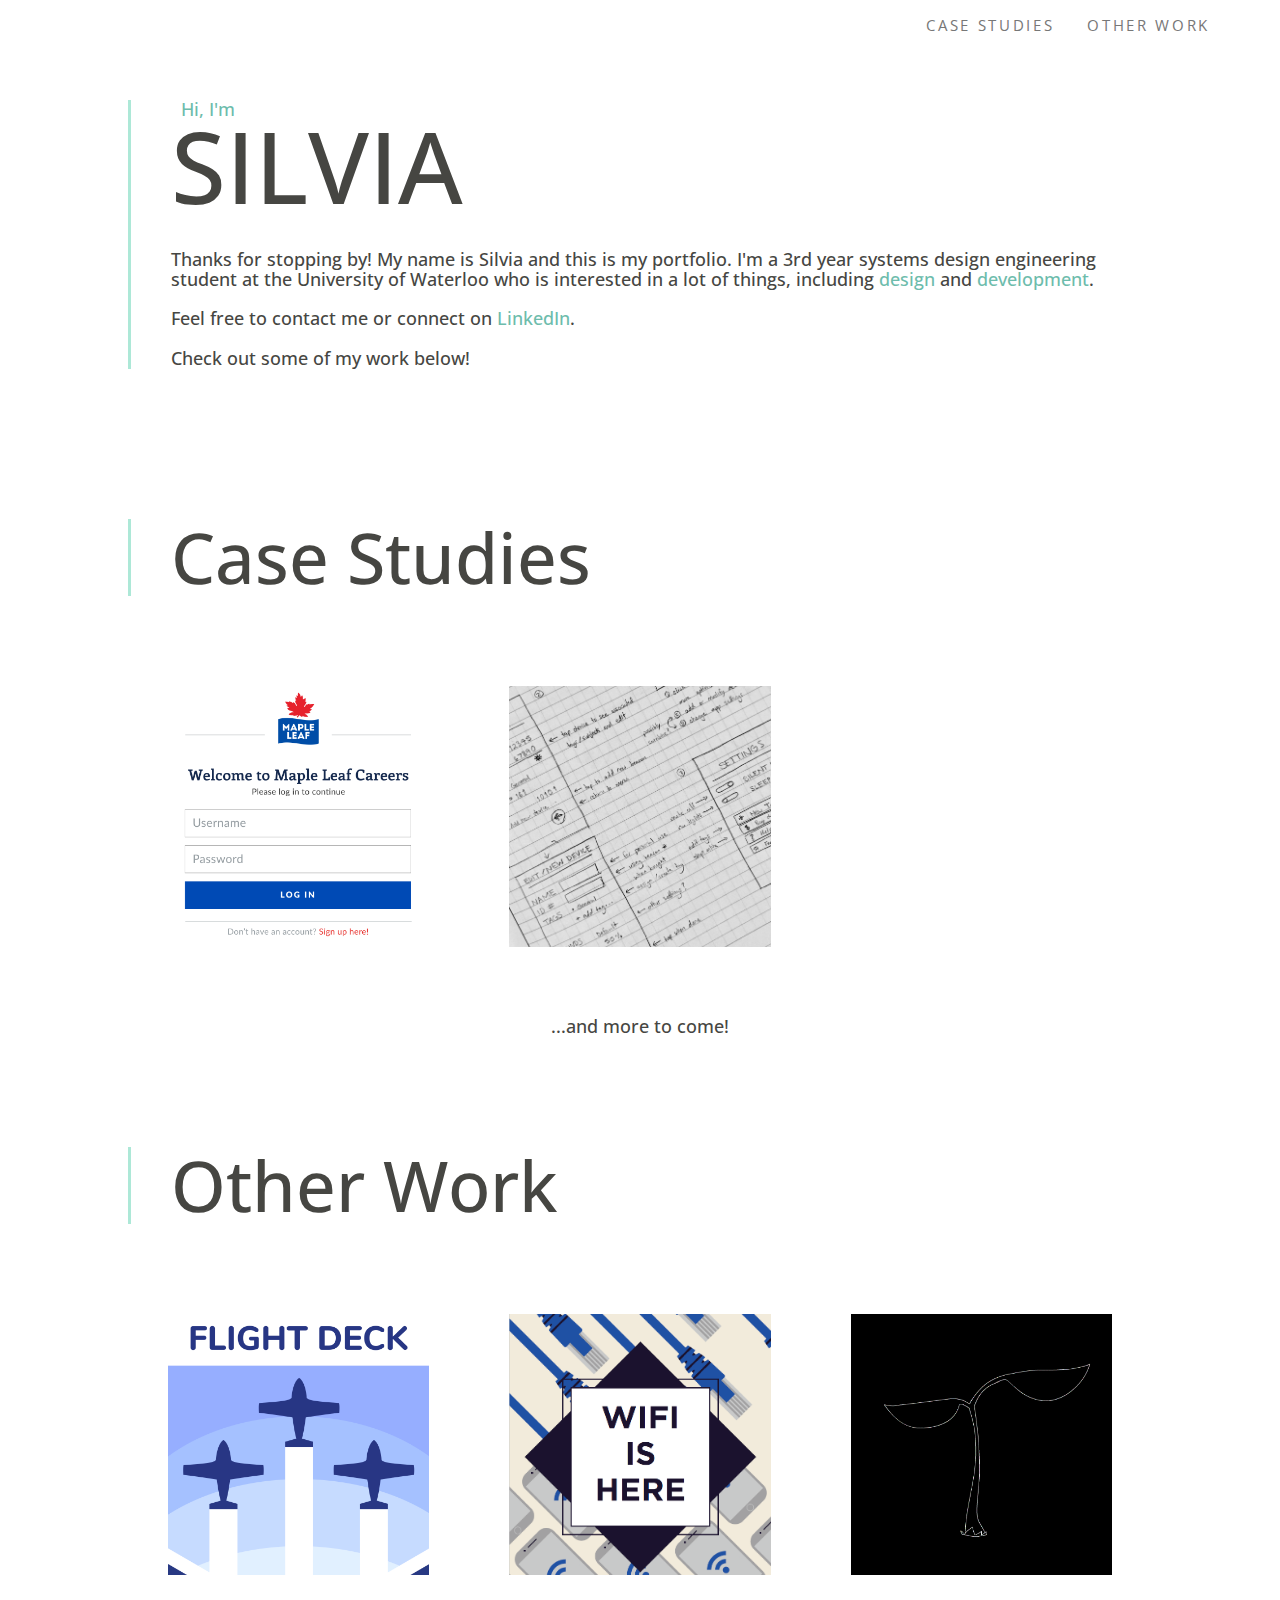
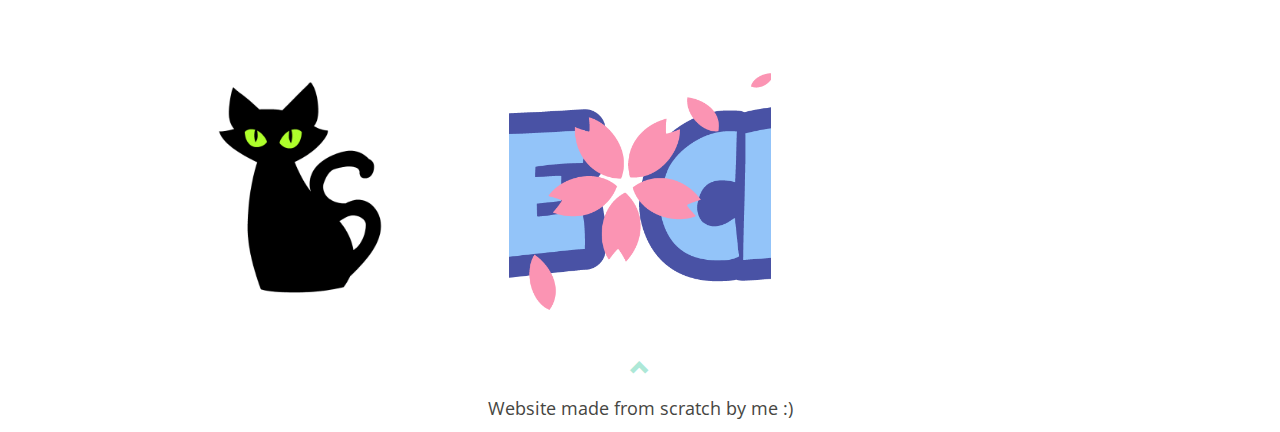
==== index.html @ a788314b "reorganized files and updated references" ====
<!DOCTYPE html>
<html lang="en">
<head>
	<title>Silvia George</title>
	<meta charset="utf-8">
	<meta name="viewport" content="width=device-width, initial-scale=1">
	<link rel="stylesheet" href="https://maxcdn.bootstrapcdn.com/bootstrap/3.3.7/css/bootstrap.min.css">
	<link href="https://fonts.googleapis.com/css?family=Open+Sans|Open+Sans+Condensed:300" rel="stylesheet"> 
	<link rel="stylesheet" type="text/css" href="silvia.css">
	<script src="https://ajax.googleapis.com/ajax/libs/jquery/3.3.1/jquery.min.js"></script>
	<script src="https://maxcdn.bootstrapcdn.com/bootstrap/3.3.7/js/bootstrap.min.js"></script>
</head>

<body id="main" data-spy="scroll" data-target=".navbar" data-offset="60">

<!--NAVBAR-->
	<nav class="navbar navbar-default navbar-fixed-top">
	  <div class="container">
		<div class="navbar-header">
		  <button type="button" class="navbar-toggle" data-toggle="collapse" data-target="#myNavbar">
			<span class="glyphicon glyphicon-menu-hamburger"></span>
		  </button>
		</div>
		<div class="collapse navbar-collapse" id="myNavbar">
		  <ul class="nav navbar-nav navbar-right">
			<li><a href="#design">CASE STUDIES</a></li>
			<li><a href="#other">OTHER WORK</a></li>
		  </ul>
		</div>
	  </div>
	</nav> 
	
<!--CONTENT-->
	<div class="container-fluid">
		<div class="line-left space-top">
			<h5 class="special">&nbsp Hi, I'm</h5>
			<h1>SILVIA</h1>
			<br><br>
			<h5>Thanks for stopping by! My name is Silvia and this is my portfolio. I'm a 3rd year systems design engineering student at the University of Waterloo who is interested in a lot of things, including <a href="assets/resume_design.pdf">design</a> and <a href="assets/resume_dev.pdf">development</a>.
			<br><br>Feel free to contact me or connect on <a href=https://www.linkedin.com/in/silvia-george/>LinkedIn</a>.
			<br><br>Check out some of my work below!
			</h5>
		</div>
	</div>
	
	
	<div id="design" class="container-fluid">
	<div class="line-left space-top">
		<h2>Case Studies</h2>
	</div>
		
		<div class="col-sm-4">
			<div class="item">
				<a href="mapleleafcareers.html">
					<img src="assets/thumbnails/mapleleafcareers.png" class="img-responsive center-block" alt="Maple Leaf Careers">
					<div class="overlay">
						<div class="text"><strong>Maple Leaf Careers</strong><br>UI design practice</div>
					</div>
				</a>
			</div>
		</div>
		<div class="col-sm-4">
			<div class="item">
				<a href="watoplan.html">
					<img src="assets/thumbnails/watoplan.jpg" class="img-responsive center-block" alt="WaToPlan">
					<div class="overlay">
						<div class="text"><strong>WaToPlan</strong><br>design project</div>
					</div>
				</a>
			</div>
		</div>
		
		<div class="col-sm-12">
			<br>
			<h5 style="text-align:center;">...and more to come!</h5>
		</div>
		
	</div>
	
	
	<div id="other" class="container-fluid">
	<div class="line-left space-top">
		<h2>Other Work</h2>
	</div>
	
		<div class="col-sm-4">
			<div class="item">
				<a href="flightdecklogo.html">
					<img src="assets/thumbnails/flightdeck.png" class="img-responsive center-block" alt="Flight Deck logo">
					<div class="overlay">
						<div class="text"><strong>FLIGHT DECK</strong><br>logo design</div>
					</div>
				</a>
			</div>
		</div>
	
		<div class="col-sm-4">
			<div class="item">
				<a href="wifiposter.html">
					<img src="assets/thumbnails/wifiposter.png" class="img-responsive center-block" alt="Wifi poster">
					<div class="overlay">
						<div class="text"><strong>NEW WIFI</strong><br>poster</div>
					</div>
				</a>
			</div>
		</div>
	
		<div class="col-sm-4">
			<div class="item">
				<a href="elements.html">
					<img src="assets/thumbnails/elements.png" class="img-responsive center-block" alt="Elements">
					<div class="overlay">
						<div class="text"><strong>ELEMENTS</strong><br>animation</div>
				</div>
				</a>
			</div>
		</div>
		
		<div class="col-sm-4">
			<div class="item">
				<a href="nearfar.html">
					<img src="assets/thumbnails/nearfar.png" class="img-responsive center-block" alt="Near & Far">
					<div class="overlay">
						<div class="text"><strong>NEAR & FAR</strong><br>animation</div>
					</div>
				</a>
			</div>
		</div>
		
		<div class="col-sm-4">
			<div class="item">
				<a href="animelogo.html">
					<img src="assets/thumbnails/animelogo.png" class="img-responsive center-block" alt="Anime logo">
					<div class="overlay">
						<div class="text"><strong>ANIME CLUB</strong><br>logo design</div>
					</div>
				</a>
			</div>
		</div>
		
	</div>
	
	<footer class="container-fluid text-center">
		<a href="#main" title="To Top">
			<span class="glyphicon glyphicon-chevron-up"></span>
		</a>
		<p>Website made from scratch by me :) </p> 
	</footer> 

</body>
</html>

<script>
	$(document).ready(function(){
	  // Add smooth scrolling to all links in navbar + footer link
	  $(".navbar a, footer a[href='#main']").on('click', function(event) {

	   // Make sure this.hash has a value before overriding default behavior
	  if (this.hash !== "") {

		// Prevent default anchor click behavior
		event.preventDefault();

		// Store hash
		var hash = this.hash;

		// Using jQuery's animate() method to add smooth page scroll
		// The optional number (900) specifies the number of milliseconds it takes to scroll to the specified area
		$('html, body').animate({
		  scrollTop: $(hash).offset().top
		}, 900, function(){

		  // Add hash (#) to URL when done scrolling (default click behavior)
		  window.location.hash = hash;
		  });
		} // End if
	  });
	})
</script>
---- silvia.css ----
h1 {
	
	font-family: 'Open Sans Condensed', sans-serif;
	font-size: 10rem;
	color: #464642;
	text-align: left;
	line-height:0.5;
}	
  
h2 {
	font-family: 'Open Sans Condensed', sans-serif;
	font-size: 7rem;
	color: #464642;
}

h3 {
	font-family: 'Open Sans Condensed', sans-serif;
	font-size: 4rem;
	color: #6dbcac;
	text-align: left;
}

h4 {
	font-family: 'Open Sans Condensed', sans-serif;
	color: #464642;
	text-align: left;
	font-size: 5rem;
}

h5 {
	color: #464642;
	font-family: 'Open Sans', sans-serif;
	font-size: 18px;
	text-align: left;
}

h6 {
	color: gray;
	font-family: 'Open Sans', sans-serif;
	font-size: 22px;
	text-align: left;
	font-style: italic;
}

p {
	font-family: 'Open Sans', sans-serif;
	color: #464642;
	font-size: 18px;
}

a {
    color: #6dbcac;
}

a:hover {
	color: #464642;
}

footer .glyphicon {
    font-size: 20px;
    margin-bottom: 20px;
    color: #ade8d7;
}

hr {
	height: 1px;
	color: #d3d3d3;
	background-color: #d3d3d3;
	border: none;
	width: 100%;
}

img {
	margin: 10px 10px 10px 10px;
}



.line-left {
	border-left-style: solid;
	border-left-color: #ade8d7;
	padding-left: 40px;
	margin-right: 50px;
	margin-bottom: 50px;
	margin-left: 0px;
}

.jumbotron {
	background-color: #ffffff;
	color: #464642;
	padding: 100px 25px;
	text-align: left;
}

.container-fluid {
    padding: 0px 10%;
}

.navbar {
    margin-bottom: 0;
    background-color: #ffffff;
    z-index: 9999;
    font-size: 15px !important;
    line-height: 1.5 !important;
	border: 0;
    border-radius: 0;
	color: #464642;
	font-family: 'Open Sans Condensed', sans-serif;
	letter-spacing: 2pt;
}

.navbar-nav li a:hover, .navbar-nav li.active a {
    color: #ffffff !important;
    background-color: #464642 !important;
	border-left-style: solid;
	border-left-color: #ade8d7;
}

.navbar-nav li a{
	border: 0,0,0,5px;
	border-left-style: solid;
    border-color: #ffffff;
}

.navbar-default .navbar-toggle {
    border-color: transparent;
    color: #ade8d7 !important;
}

.navbar-toggle:hover {
	background-color: #464642;
}

.overlay {
	position: absolute;
	top: 0;
	bottom: 0;
	left: 0;
	right: 0;
	height: 100%;
	width: 100%;
	opacity: 0;
	transition: .5s ease;
	background-color: #464642;
}

.item {
	height: 100%;
	width: 100%;
	position: relative;
}

.item:hover .overlay {
	opacity: 0.8;
}

.text {
	color: #ffffff;
	font-size: 20px;
	position: absolute;
	top: 50%;
	left: 50%;
	transform: translate(-50%, -50%);
	-ms-transform: translate(-50%, -50%);
	text-align: center;
	font-family: 'Open Sans', sans-serif;
}

.img-responsive {
    margin: 0 0 0 0;
	max-width: 100%;
	height: auto;
}

.alternate {
    background-color: #f6f6f6;
	padding: 10px;
  }

.col-sm-4 {
	padding: 40px;
}
.col-sm-3 {
	padding: 10px;
}

.special {
	color: #6dbcac;
}

.space-bottom {
	margin-bottom: 2rem;
}

.space-top {
	margin-top: 10rem;
}

.infobox {
	padding-top: 0px;
}

.selected {
	color: #6dbcac;
}

.unselected {
	color: gray;
}

@media only screen and (max-width: 600px) {
	p, h5 {
		font-size: 14px;
	}
	h1 {
		font-size: 50px;
	}
	h2 {
		font-size: 30px;
	}
	h3 {
		font-size: 20px;
	}
	.container-fluid {
		padding: 0px 20px;
	}
	.alternate {
		padding: 10px;
	}
}
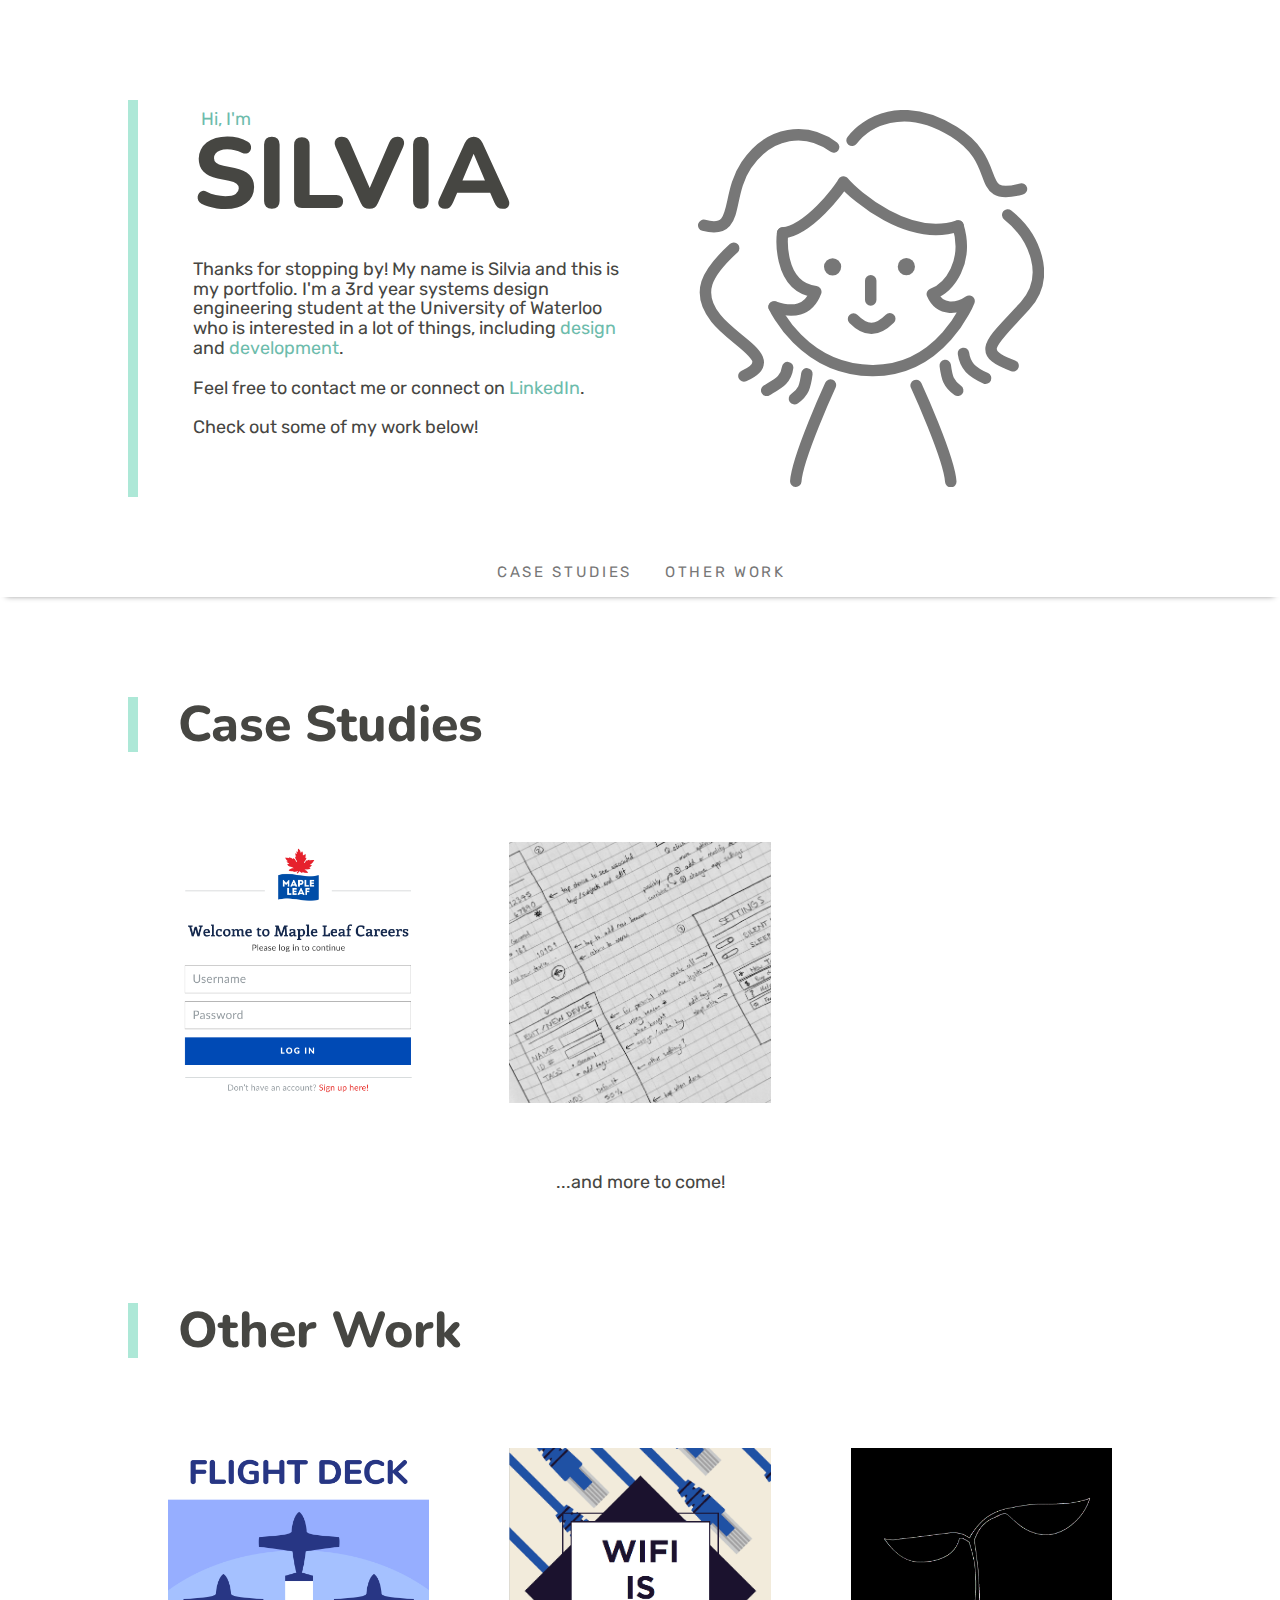
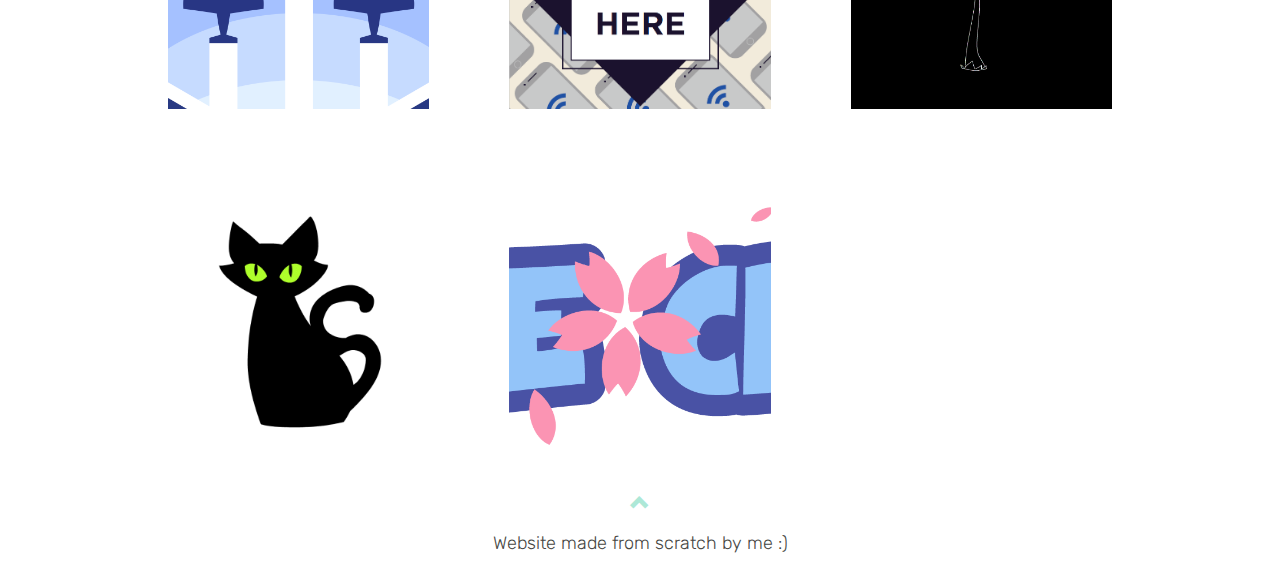
==== commit 876ec3cb: "new styling" ====
--- a/index.html
+++ b/index.html
@@ -5,43 +5,50 @@
 	<meta charset="utf-8">
 	<meta name="viewport" content="width=device-width, initial-scale=1">
 	<link rel="stylesheet" href="https://maxcdn.bootstrapcdn.com/bootstrap/3.3.7/css/bootstrap.min.css">
-	<link href="https://fonts.googleapis.com/css?family=Open+Sans|Open+Sans+Condensed:300" rel="stylesheet"> 
+	<!-- <link href="https://fonts.googleapis.com/css?family=Open+Sans|Open+Sans+Condensed:300" rel="stylesheet">  -->
 	<link rel="stylesheet" type="text/css" href="silvia.css">
 	<script src="https://ajax.googleapis.com/ajax/libs/jquery/3.3.1/jquery.min.js"></script>
 	<script src="https://maxcdn.bootstrapcdn.com/bootstrap/3.3.7/js/bootstrap.min.js"></script>
+	<link rel="preconnect" href="https://fonts.gstatic.com">
+	<link href="https://fonts.googleapis.com/css2?family=Rubik:ital,wght@0,300;0,400;0,800;1,300;1,400&display=swap" rel="stylesheet">
+	<link href="https://fonts.googleapis.com/css2?family=Nunito:wght@800&display=swap" rel="stylesheet"> 
 </head>
 
-<body id="main" data-spy="scroll" data-target=".navbar" data-offset="60">
-
-<!--NAVBAR-->
-	<nav class="navbar navbar-default navbar-fixed-top">
-	  <div class="container">
-		<div class="navbar-header">
-		  <button type="button" class="navbar-toggle" data-toggle="collapse" data-target="#myNavbar">
-			<span class="glyphicon glyphicon-menu-hamburger"></span>
-		  </button>
-		</div>
-		<div class="collapse navbar-collapse" id="myNavbar">
-		  <ul class="nav navbar-nav navbar-right">
-			<li><a href="#design">CASE STUDIES</a></li>
-			<li><a href="#other">OTHER WORK</a></li>
-		  </ul>
-		</div>
-	  </div>
-	</nav> 
+<body id="main" data-spy="scroll" data-target=".navbar" data-offset="60"> 
 	
 <!--CONTENT-->
 	<div class="container-fluid">
-		<div class="line-left space-top">
-			<h5 class="special">&nbsp Hi, I'm</h5>
-			<h1>SILVIA</h1>
-			<br><br>
-			<h5>Thanks for stopping by! My name is Silvia and this is my portfolio. I'm a 3rd year systems design engineering student at the University of Waterloo who is interested in a lot of things, including <a href="assets/resume_design.pdf">design</a> and <a href="assets/resume_dev.pdf">development</a>.
-			<br><br>Feel free to contact me or connect on <a href=https://www.linkedin.com/in/silvia-george/>LinkedIn</a>.
-			<br><br>Check out some of my work below!
-			</h5>
-		</div>
-	</div>
+		<div class="line-left space-top row">
+			<div class="col-sm-6">
+				<h5 class="special">&nbsp Hi, I'm</h5>
+				<h1>SILVIA</h1>
+				<br><br>
+				<h5>Thanks for stopping by! My name is Silvia and this is my portfolio. I'm a 3rd year systems design engineering student at the University of Waterloo who is interested in a lot of things, including <a href="assets/resume_design.pdf">design</a> and <a href="assets/resume_dev.pdf">development</a>.
+				<br><br>Feel free to contact me or connect on <a href=https://www.linkedin.com/in/silvia-george/>LinkedIn</a>.
+				<br><br>Check out some of my work below!</h5>
+			</div>
+			<div class="col-sm-6">
+				<img src="assets/vector-silvia.svg" class="minime">
+			</div>
+		</div>
+	</div>
+
+<!--NAVBAR-->
+	<nav id="mainNavbar" class="navbar navbar-default">
+		<div class="container">
+		  <div class="navbar-header">
+			<button type="button" class="navbar-toggle" data-toggle="collapse" data-target="#myNavbar">
+			  <span class="glyphicon glyphicon-menu-hamburger"></span>
+			</button>
+		  </div>
+		  <div class="collapse navbar-collapse" id="myNavbar">
+			<ul class="nav navbar-nav navbar-center">
+			  <li><a href="#design">CASE STUDIES</a></li>
+			  <li><a href="#other">OTHER WORK</a></li>
+			</ul>
+		  </div>
+		</div>
+	  </nav>
 	
 	
 	<div id="design" class="container-fluid">
@@ -175,5 +182,22 @@
 		  });
 		} // End if
 	  });
+
+		// When the user scrolls the page, execute myFunction
+		window.onscroll = function() {addStickyClass()};
+
+		var navbar = document.getElementById("mainNavbar");
+		// Get the offset position of the navbar
+		var sticky = navbar.offsetTop;
+
+		// Add the sticky class to the navbar when you reach its scroll position. Remove "sticky" when you leave the scroll position
+		function addStickyClass() {
+			if (window.pageYOffset >= sticky) {
+				navbar.classList.add("sticky");
+			} else {
+				navbar.classList.remove("sticky");
+			}
+		}
+
 	})
 </script> --- a/silvia.css
+++ b/silvia.css
@@ -1,7 +1,7 @@
   
 h1 {
-	
-	font-family: 'Open Sans Condensed', sans-serif;
+	font-family: 'Nunito', sans-serif;
+	font-weight: 800;
 	font-size: 10rem;
 	color: #464642;
 	text-align: left;
@@ -9,20 +9,23 @@
 }	
   
 h2 {
-	font-family: 'Open Sans Condensed', sans-serif;
-	font-size: 7rem;
+	font-family: 'Nunito', sans-serif;
+	font-weight: 800;
+	font-size: 5rem;
 	color: #464642;
 }
 
 h3 {
-	font-family: 'Open Sans Condensed', sans-serif;
-	font-size: 4rem;
+	font-family: 'Nunito', sans-serif;
+	font-weight: 800;
+	font-size: 3rem;
 	color: #6dbcac;
 	text-align: left;
 }
 
 h4 {
-	font-family: 'Open Sans Condensed', sans-serif;
+	font-family: 'Nunito', sans-serif;
+	font-weight: 800;
 	color: #464642;
 	text-align: left;
 	font-size: 5rem;
@@ -30,21 +33,24 @@
 
 h5 {
 	color: #464642;
-	font-family: 'Open Sans', sans-serif;
+	font-family: 'Rubik', sans-serif;
+	font-weight: 400;
 	font-size: 18px;
 	text-align: left;
 }
 
 h6 {
 	color: gray;
-	font-family: 'Open Sans', sans-serif;
+	font-family: 'Rubik', sans-serif;
+	font-weight: 400;
 	font-size: 22px;
 	text-align: left;
 	font-style: italic;
 }
 
 p {
-	font-family: 'Open Sans', sans-serif;
+	font-family: 'Rubik', sans-serif;
+	font-weight: 300;
 	color: #464642;
 	font-size: 18px;
 }
@@ -78,8 +84,7 @@
 
 
 .line-left {
-	border-left-style: solid;
-	border-left-color: #ade8d7;
+	border-left: solid 10px #ade8d7;
 	padding-left: 40px;
 	margin-right: 50px;
 	margin-bottom: 50px;
@@ -106,8 +111,11 @@
 	border: 0;
     border-radius: 0;
 	color: #464642;
-	font-family: 'Open Sans Condensed', sans-serif;
+	font-family: 'Rubik', sans-serif;
+	font-weight: 400;
 	letter-spacing: 2pt;
+	position: sticky;
+	box-shadow: 0 5px 6px -6px grey;
 }
 
 .navbar-nav li a:hover, .navbar-nav li.active a {
@@ -164,7 +172,8 @@
 	transform: translate(-50%, -50%);
 	-ms-transform: translate(-50%, -50%);
 	text-align: center;
-	font-family: 'Open Sans', sans-serif;
+	font-family: 'Rubik', sans-serif;
+	font-weight: 300;
 }
 
 .img-responsive {
@@ -209,6 +218,25 @@
 	color: gray;
 }
 
+.minime {
+	display: block;
+	margin-left: auto;
+	margin-right: auto;
+	width: 80%;
+}
+
+.navbar-nav.navbar-center {
+    position: absolute;
+    left: 50%;
+    transform: translatex(-50%);
+}
+
+.sticky {
+    position: fixed;
+    top: 0;
+    width: 100%;
+}
+
 @media only screen and (max-width: 600px) {
 	p, h5 {
 		font-size: 14px;
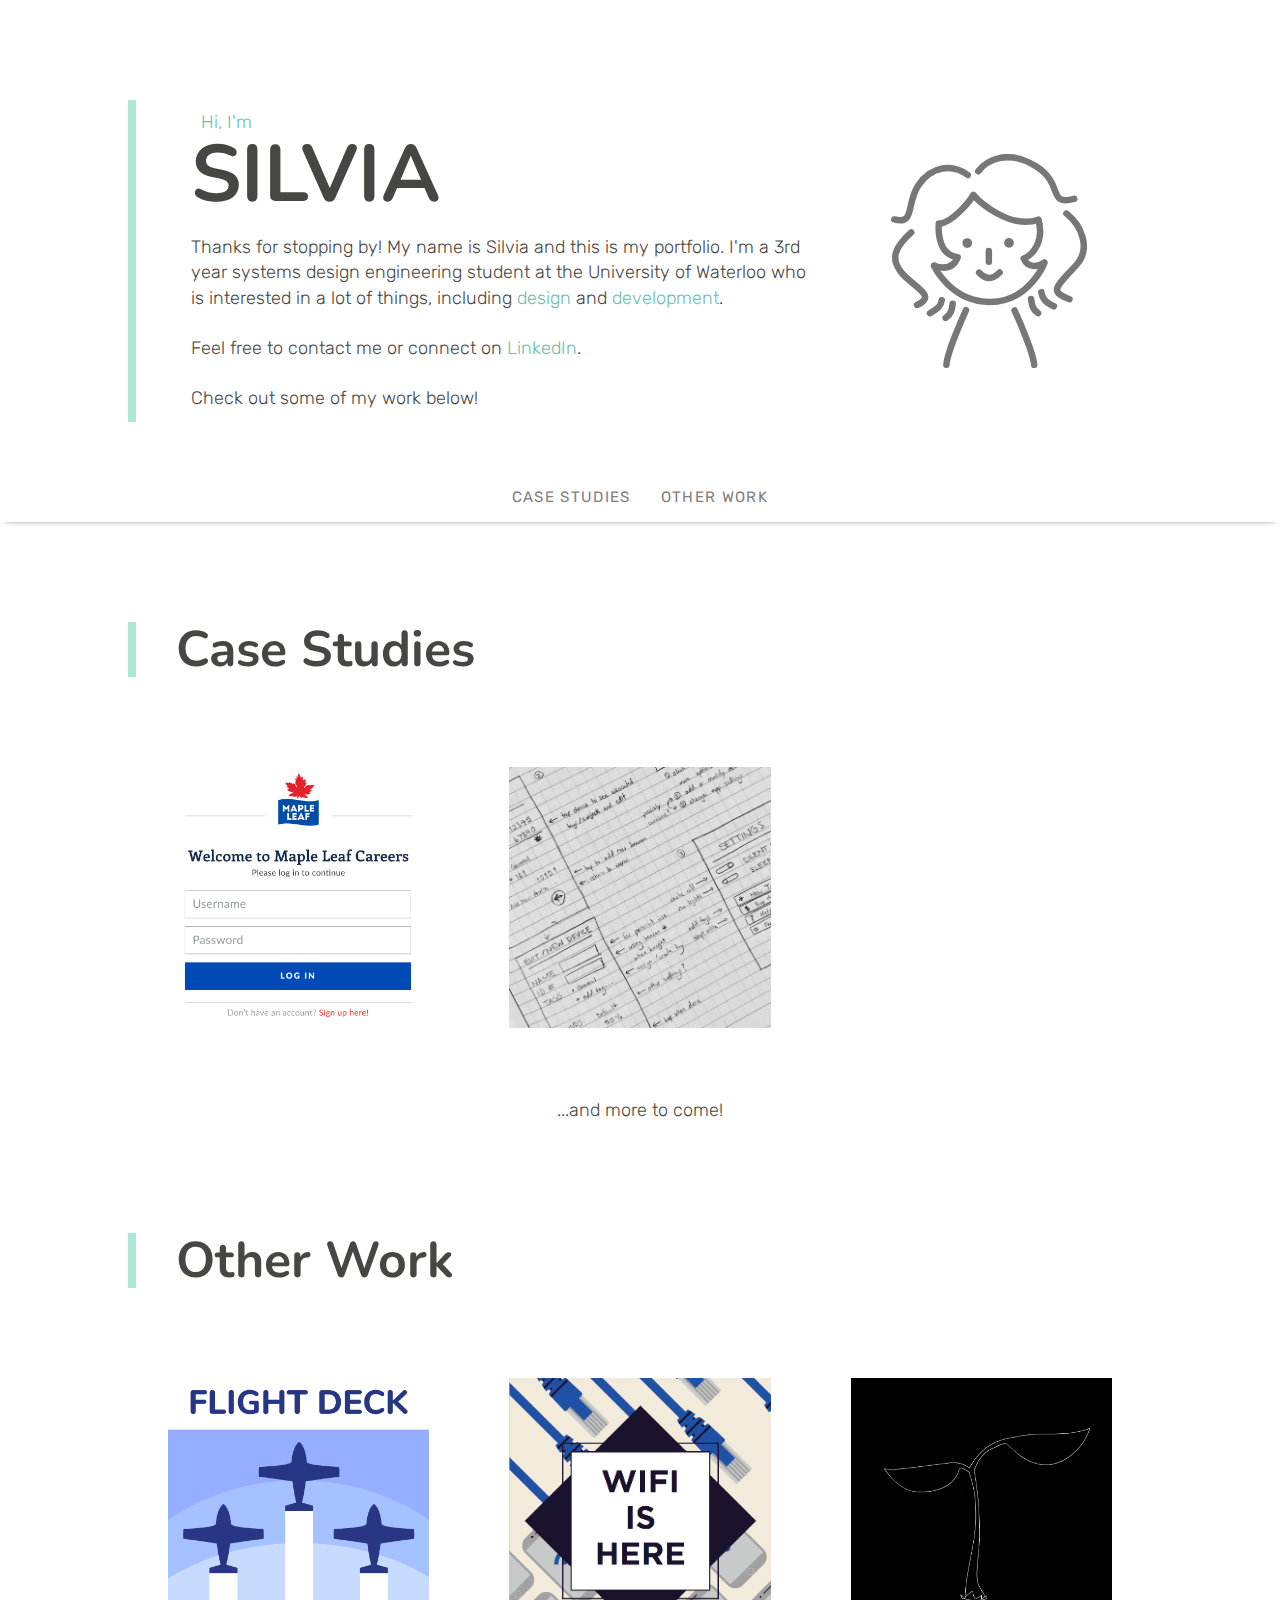
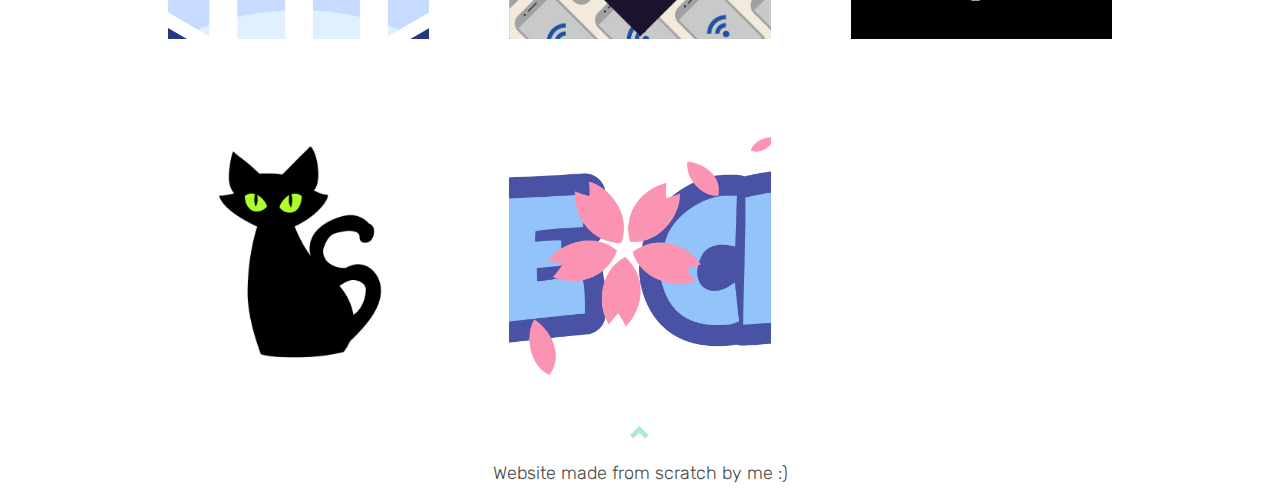
==== commit 089fd79c: "updates to styling and improved responsiveness" ====
--- a/index.html
+++ b/index.html
@@ -11,30 +11,13 @@
 	<script src="https://maxcdn.bootstrapcdn.com/bootstrap/3.3.7/js/bootstrap.min.js"></script>
 	<link rel="preconnect" href="https://fonts.gstatic.com">
 	<link href="https://fonts.googleapis.com/css2?family=Rubik:ital,wght@0,300;0,400;0,800;1,300;1,400&display=swap" rel="stylesheet">
-	<link href="https://fonts.googleapis.com/css2?family=Nunito:wght@800&display=swap" rel="stylesheet"> 
+	<link href="https://fonts.googleapis.com/css2?family=Nunito:wght@700&display=swap" rel="stylesheet"> 
 </head>
 
 <body id="main" data-spy="scroll" data-target=".navbar" data-offset="60"> 
-	
-<!--CONTENT-->
-	<div class="container-fluid">
-		<div class="line-left space-top row">
-			<div class="col-sm-6">
-				<h5 class="special">&nbsp Hi, I'm</h5>
-				<h1>SILVIA</h1>
-				<br><br>
-				<h5>Thanks for stopping by! My name is Silvia and this is my portfolio. I'm a 3rd year systems design engineering student at the University of Waterloo who is interested in a lot of things, including <a href="assets/resume_design.pdf">design</a> and <a href="assets/resume_dev.pdf">development</a>.
-				<br><br>Feel free to contact me or connect on <a href=https://www.linkedin.com/in/silvia-george/>LinkedIn</a>.
-				<br><br>Check out some of my work below!</h5>
-			</div>
-			<div class="col-sm-6">
-				<img src="assets/vector-silvia.svg" class="minime">
-			</div>
-		</div>
-	</div>
-
-<!--NAVBAR-->
-	<nav id="mainNavbar" class="navbar navbar-default">
+
+	<!--NAVBAR-->
+	<nav class="navbar navbar-default hidden-sm hidden-md hidden-lg sticky">
 		<div class="container">
 		  <div class="navbar-header">
 			<button type="button" class="navbar-toggle" data-toggle="collapse" data-target="#myNavbar">
@@ -50,12 +33,48 @@
 		</div>
 	  </nav>
 	
-	
-	<div id="design" class="container-fluid">
+<!--CONTENT-->
+	<div class="container-fluid content">
+		<div class="line-left space-top row equal">
+			<div class="col-sm-8">
+				<h5 class="special">&nbsp Hi, I'm</h5>
+				<h1>SILVIA</h1>
+				<div class="hidden-lg hidden-md hidden-sm mini-line"><br></div>
+				<br>
+				<h5>Thanks for stopping by! My name is Silvia and this is my portfolio. I'm a 3rd year systems design engineering student at the University of Waterloo who is interested in a lot of things, including <a href="assets/resume_design.pdf">design</a> and <a href="assets/resume_dev.pdf">development</a>.
+				<br><br>Feel free to contact me or connect on <a href=https://www.linkedin.com/in/silvia-george/>LinkedIn</a>.
+				<br><br>Check out some of my work below!</h5>
+			</div>
+			<div class="col-sm-4 vertical-center">
+				<img src="assets/vector-silvia.svg" class="minime">
+			</div>
+			<div class="hidden-lg hidden-md hidden-sm mini-line"></div>
+		</div>
+	</div>
+
+<!--NAVBAR-->
+	<nav id="mainNavbar" class="navbar navbar-default hidden-xs">
+		<div class="container">
+		  <div class="navbar-header">
+			<button type="button" class="navbar-toggle" data-toggle="collapse" data-target="#myNavbar">
+			  <span class="glyphicon glyphicon-menu-hamburger"></span>
+			</button>
+		  </div>
+		  <div class="collapse navbar-collapse" id="myNavbar">
+			<ul class="nav navbar-nav navbar-center">
+			  <li><a href="#design">CASE STUDIES</a></li>
+			  <li><a href="#other">OTHER WORK</a></li>
+			</ul>
+		  </div>
+		</div>
+	  </nav>
+	
+	
+	<div id="design" class="container-fluid content">
 	<div class="line-left space-top">
 		<h2>Case Studies</h2>
 	</div>
-		
+	<div class="hidden-lg hidden-md hidden-sm mini-line"></div>
 		<div class="col-sm-4">
 			<div class="item">
 				<a href="mapleleafcareers.html">
@@ -85,11 +104,11 @@
 	</div>
 	
 	
-	<div id="other" class="container-fluid">
+	<div id="other" class="container-fluid content">
 	<div class="line-left space-top">
 		<h2>Other Work</h2>
 	</div>
-	
+	<div class="hidden-lg hidden-md hidden-sm mini-line"></div>
 		<div class="col-sm-4">
 			<div class="item">
 				<a href="flightdecklogo.html">
--- a/silvia.css
+++ b/silvia.css
@@ -1,8 +1,8 @@
   
 h1 {
 	font-family: 'Nunito', sans-serif;
-	font-weight: 800;
-	font-size: 10rem;
+	font-weight: 700;
+	font-size: 8rem;
 	color: #464642;
 	text-align: left;
 	line-height:0.5;
@@ -10,14 +10,14 @@
   
 h2 {
 	font-family: 'Nunito', sans-serif;
-	font-weight: 800;
+	font-weight: 700;
 	font-size: 5rem;
 	color: #464642;
 }
 
 h3 {
 	font-family: 'Nunito', sans-serif;
-	font-weight: 800;
+	font-weight: 700;
 	font-size: 3rem;
 	color: #6dbcac;
 	text-align: left;
@@ -25,7 +25,7 @@
 
 h4 {
 	font-family: 'Nunito', sans-serif;
-	font-weight: 800;
+	font-weight: 700;
 	color: #464642;
 	text-align: left;
 	font-size: 5rem;
@@ -34,9 +34,10 @@
 h5 {
 	color: #464642;
 	font-family: 'Rubik', sans-serif;
-	font-weight: 400;
+	font-weight: 300;
 	font-size: 18px;
 	text-align: left;
+	line-height: 1.4;
 }
 
 h6 {
@@ -84,9 +85,9 @@
 
 
 .line-left {
-	border-left: solid 10px #ade8d7;
+	border-left: solid 8px #ade8d7;
 	padding-left: 40px;
-	margin-right: 50px;
+	margin-right: 0px;
 	margin-bottom: 50px;
 	margin-left: 0px;
 }
@@ -113,22 +114,24 @@
 	color: #464642;
 	font-family: 'Rubik', sans-serif;
 	font-weight: 400;
-	letter-spacing: 2pt;
+	letter-spacing: 1pt;
 	position: sticky;
 	box-shadow: 0 5px 6px -6px grey;
 }
 
-.navbar-nav li a:hover, .navbar-nav li.active a {
+.navbar-nav li a {
+	color: gray !important;
+    background-color: #ffffff !important;
+}
+
+.navbar-nav li a:hover {
+	color: #464642 !important;
+    background-color: #ffffff !important;
+}
+
+.navbar-nav li.active a {
     color: #ffffff !important;
     background-color: #464642 !important;
-	border-left-style: solid;
-	border-left-color: #ade8d7;
-}
-
-.navbar-nav li a{
-	border: 0,0,0,5px;
-	border-left-style: solid;
-    border-color: #ffffff;
 }
 
 .navbar-default .navbar-toggle {
@@ -137,7 +140,12 @@
 }
 
 .navbar-toggle:hover {
-	background-color: #464642;
+	background-color: #464642 !important;
+}
+
+.navbar-toggle:focus {
+	border-color:#ade8d7;
+	background-color: #ffffff !important;
 }
 
 .overlay {
@@ -237,6 +245,33 @@
     width: 100%;
 }
 
+.mini-line {
+	border-bottom: solid 8px #ade8d7;
+	width: 100px;
+	display: block;
+	margin-left: auto;
+	margin-right: auto;
+}
+
+.vertical-center {
+	display: flex;
+	justify-content: center;
+	align-items: center;
+	/* height: auto; */
+	/* position: relative; */
+}
+
+.equal {
+	display: flex;
+  	display: -webkit-flex;
+  	flex-wrap: wrap;
+}
+
+.content {
+	max-width: 1500px;
+}
+
+
 @media only screen and (max-width: 600px) {
 	p, h5 {
 		font-size: 14px;
@@ -256,4 +291,43 @@
 	.alternate {
 		padding: 10px;
 	}
-} +} 
+
+@media (max-width: 767px){
+	.minime {
+		max-height: 100px;
+	}
+
+	.line-left {
+		border-left: solid 0px #ade8d7;
+		padding-left: 0px;
+		margin-right: 0px;
+		margin-bottom: 50px;
+		margin-left: 0px;
+	}
+
+	.vertical-center {
+		display: flex;
+		justify-content: center;
+		align-items: center;
+	}
+	
+	.equal {
+		display: block;
+	}
+
+	.navbar ul {
+		width: 100%;
+		margin: 0;
+		box-shadow: 0 5px 6px -6px grey;
+	}
+
+	.navbar li a{
+		padding: 15px 25px;
+		text-align: center;
+	}
+
+	h1, h2, h5 {
+		text-align: center;
+	}
+}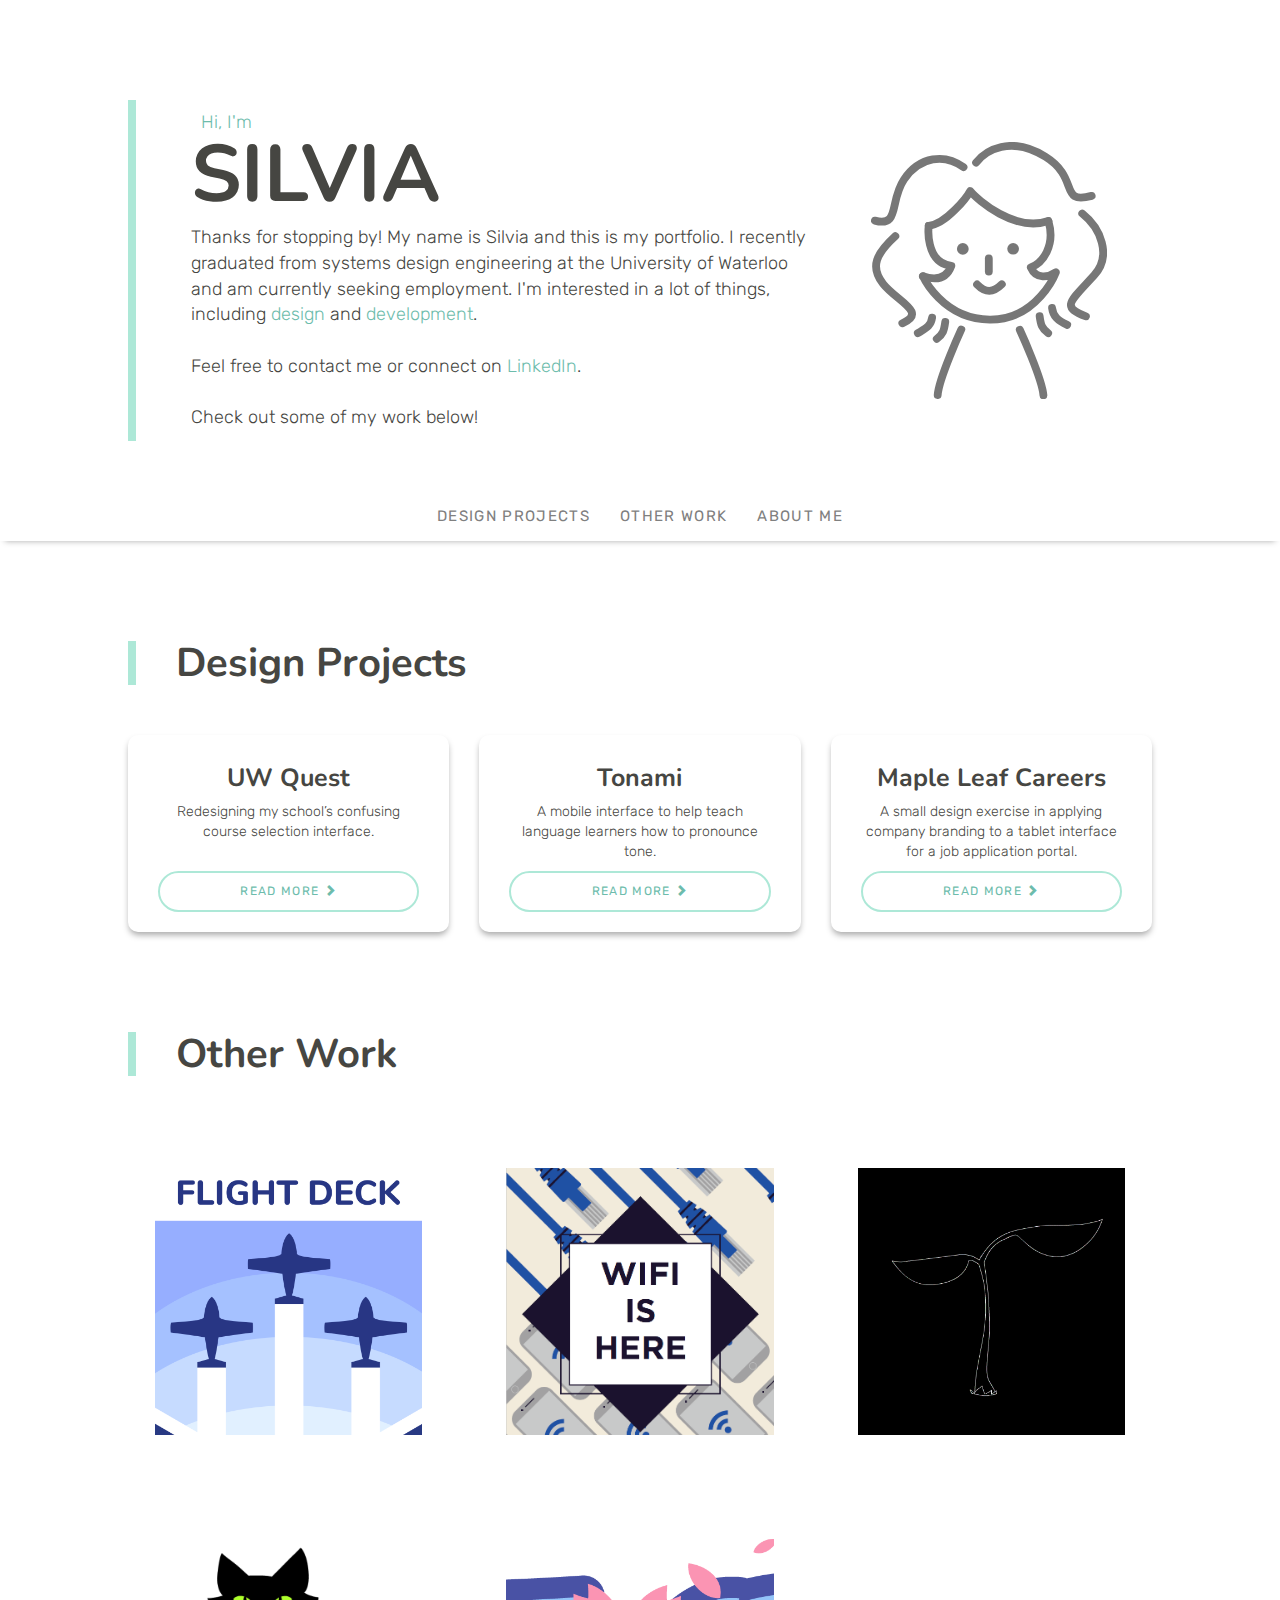
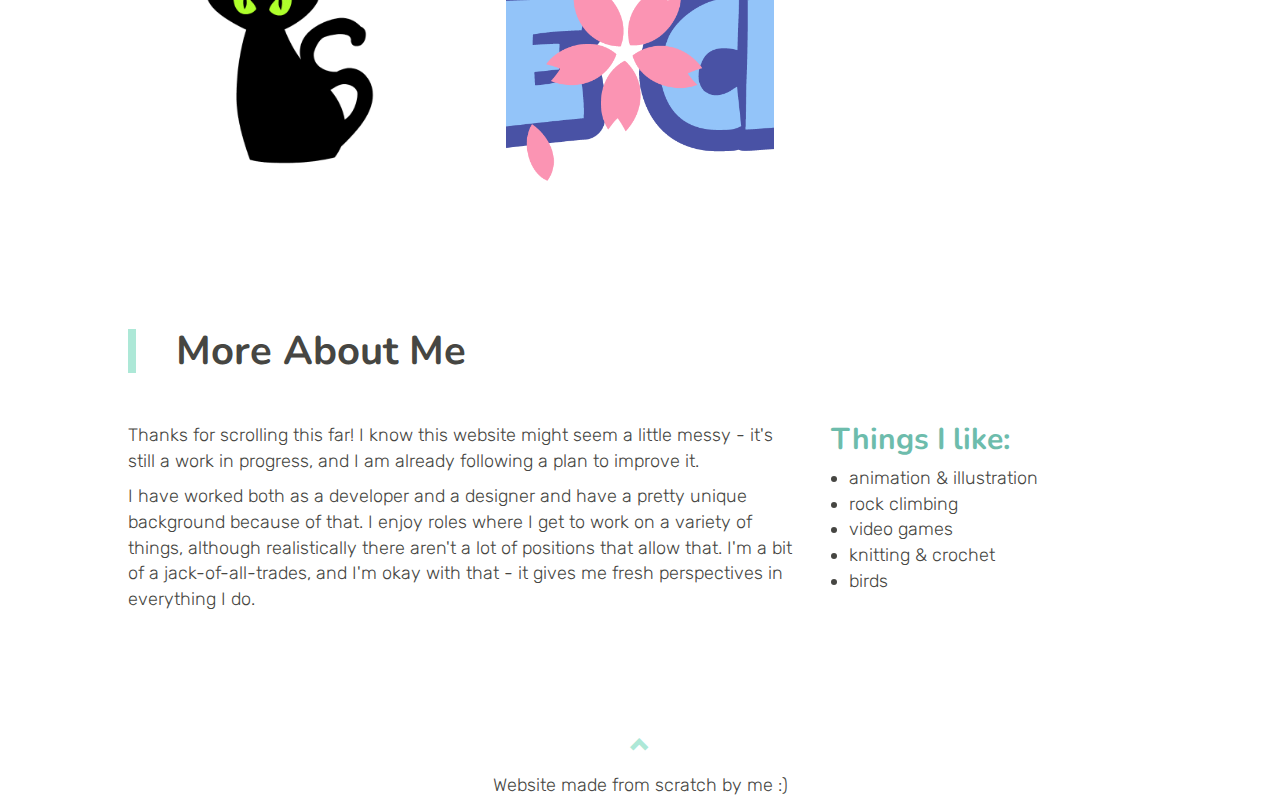
==== commit f926125b: "edited text, added About Me section, changed design project images to cards, other visual changes" ====
--- a/index.html
+++ b/index.html
@@ -1,7 +1,7 @@
 <!DOCTYPE html>
 <html lang="en">
 <head>
-	<title>Silvia George</title>
+	<title>Silvia's Portfolio</title>
 	<meta charset="utf-8">
 	<meta name="viewport" content="width=device-width, initial-scale=1">
 	<link rel="stylesheet" href="https://maxcdn.bootstrapcdn.com/bootstrap/3.3.7/css/bootstrap.min.css">
@@ -11,23 +11,25 @@
 	<script src="https://maxcdn.bootstrapcdn.com/bootstrap/3.3.7/js/bootstrap.min.js"></script>
 	<link rel="preconnect" href="https://fonts.gstatic.com">
 	<link href="https://fonts.googleapis.com/css2?family=Rubik:ital,wght@0,300;0,400;0,800;1,300;1,400&display=swap" rel="stylesheet">
-	<link href="https://fonts.googleapis.com/css2?family=Nunito:wght@700&display=swap" rel="stylesheet"> 
+	<link href="https://fonts.googleapis.com/css2?family=Nunito:wght@700&display=swap" rel="stylesheet">
+	<link rel="shortcut icon" href="assets/vector-silvia.svg" type="image/x-icon">
 </head>
 
 <body id="main" data-spy="scroll" data-target=".navbar" data-offset="60"> 
 
-	<!--NAVBAR-->
+	<!--HAMBURGER NAVBAR-->
 	<nav class="navbar navbar-default hidden-sm hidden-md hidden-lg sticky">
 		<div class="container">
 		  <div class="navbar-header">
-			<button type="button" class="navbar-toggle" data-toggle="collapse" data-target="#myNavbar">
+			<button type="button" class="navbar-toggle" data-toggle="collapse" data-target="#myNavbar" onclick="this.blur();">
 			  <span class="glyphicon glyphicon-menu-hamburger"></span>
 			</button>
 		  </div>
 		  <div class="collapse navbar-collapse" id="myNavbar">
 			<ul class="nav navbar-nav navbar-center">
-			  <li><a href="#design">CASE STUDIES</a></li>
+			  <li><a href="#design">DESIGN PROJECTS</a></li>
 			  <li><a href="#other">OTHER WORK</a></li>
+			  <li><a href="#about">ABOUT ME</a></li>
 			</ul>
 		  </div>
 		</div>
@@ -35,15 +37,15 @@
 	
 <!--CONTENT-->
 	<div class="container-fluid content">
-		<div class="line-left space-top row equal">
+		<div class="line-left space-top row equal-sm">
 			<div class="col-sm-8">
 				<h5 class="special">&nbsp Hi, I'm</h5>
 				<h1>SILVIA</h1>
 				<div class="hidden-lg hidden-md hidden-sm mini-line"><br></div>
 				<br>
-				<h5>Thanks for stopping by! My name is Silvia and this is my portfolio. I'm a 3rd year systems design engineering student at the University of Waterloo who is interested in a lot of things, including <a href="assets/resume_design.pdf">design</a> and <a href="assets/resume_dev.pdf">development</a>.
+				<p>Thanks for stopping by! My name is Silvia and this is my portfolio. I recently graduated from systems design engineering at the University of Waterloo and am currently seeking employment. I'm interested in a lot of things, including <a href="assets/resume_design.pdf" target="_blank">design</a> and <a href="assets/resume_dev.pdf" target="_blank">development</a>.
 				<br><br>Feel free to contact me or connect on <a href=https://www.linkedin.com/in/silvia-george/>LinkedIn</a>.
-				<br><br>Check out some of my work below!</h5>
+				<br><br>Check out some of my work below!</p>
 			</div>
 			<div class="col-sm-4 vertical-center">
 				<img src="assets/vector-silvia.svg" class="minime">
@@ -52,30 +54,31 @@
 		</div>
 	</div>
 
-<!--NAVBAR-->
+<!--REGULAR NAVBAR-->
 	<nav id="mainNavbar" class="navbar navbar-default hidden-xs">
-		<div class="container">
-		  <div class="navbar-header">
+		<div class="container nav-container">
+		  <!-- <div class="navbar-header">
 			<button type="button" class="navbar-toggle" data-toggle="collapse" data-target="#myNavbar">
 			  <span class="glyphicon glyphicon-menu-hamburger"></span>
 			</button>
-		  </div>
-		  <div class="collapse navbar-collapse" id="myNavbar">
+		  </div> -->
+		  <!-- <div class="collapse navbar-collapse" id="myNavbar"> -->
 			<ul class="nav navbar-nav navbar-center">
-			  <li><a href="#design">CASE STUDIES</a></li>
+			  <li><a href="#design">DESIGN PROJECTS</a></li>
 			  <li><a href="#other">OTHER WORK</a></li>
+			  <li><a href="#about">ABOUT ME</a></li>
 			</ul>
-		  </div>
-		</div>
-	  </nav>
+		  <!-- </div> -->
+		</div>
+	</nav>
 	
 	
 	<div id="design" class="container-fluid content">
-	<div class="line-left space-top">
-		<h2>Case Studies</h2>
-	</div>
-	<div class="hidden-lg hidden-md hidden-sm mini-line"></div>
-		<div class="col-sm-4">
+		<div class="line-left space-top">
+			<h2>Design Projects</h2>
+		</div>
+	<div class="hidden-lg hidden-md hidden-sm mini-line space-bottom"></div>
+		<!-- <div class="col-sm-4">
 			<div class="item">
 				<a href="mapleleafcareers.html">
 					<img src="assets/thumbnails/mapleleafcareers.png" class="img-responsive center-block" alt="Maple Leaf Careers">
@@ -99,16 +102,83 @@
 		<div class="col-sm-12">
 			<br>
 			<h5 style="text-align:center;">...and more to come!</h5>
-		</div>
+		</div> -->
+
 		
-	</div>
-	
-	
-	<div id="other" class="container-fluid content">
+		<!-- <div class="row" >
+			<div class="col-sm-3 vertical-center">
+				<img src="assets/thumbnails/mapleleafcareers.png" class="center-block img-responsive" alt="Maple Leaf Careers">
+			</div>
+				
+			<div class="col-sm-9">
+			<div class="col-sm-12">
+				<a href="mapleleafcareers.html">
+					<h6>Maple Leaf Careers
+						<span class="glyphicon glyphicon-chevron-right"></span>
+					</h6>
+				</a>
+				<p>A small design exercise in applying company branding to a tablet interface for a job application portal.</p>
+			</div>
+		</div> -->
+
+
+		<div class="row equal-md" >
+
+			<div class="col-md-4">
+				<div class="card">
+					<!-- <img src="assets/thumbnails/mapleleafcareers.png" class="center-block img-responsive" alt="Maple Leaf Careers"> -->
+					<h4>UW Quest</h4>
+					<p class="big-space-bottom">Redesigning my school’s confusing course selection interface.</p>
+
+					<!-- btn-contain is a solution to the button not aligning within the card
+					however I think a better solution would be to make the card a flex container
+					and then make everything in it a flex item -->
+					<div class="btn-contain">
+						<a href="mapleleafcareers.html" class="btn btn-default" role="button">
+							READ MORE <span class="glyphicon glyphicon-chevron-right"></span>
+						</a>
+					</div>
+				</div>
+			</div>
+
+			<div class="col-md-4">
+				<div class="card">
+					<!-- <img src="assets/thumbnails/mapleleafcareers.png" class="center-block img-responsive" alt="Maple Leaf Careers"> -->
+					<h4>Tonami</h4>
+					<p class="big-space-bottom">A mobile interface to help teach language learners how to pronounce tone.</p>
+					<div class="btn-contain">
+						<a href="mapleleafcareers.html" class="btn btn-default" role="button">
+							READ MORE <span class="glyphicon glyphicon-chevron-right"></span>
+						</a>
+					</div>
+				</div>
+			</div>
+
+			<div class="col-md-4">
+				<div class="card">
+					<!-- <img src="assets/thumbnails/mapleleafcareers.png" class="center-block img-responsive" alt="Maple Leaf Careers"> -->
+					<h4>Maple Leaf Careers</h4>
+					<p class="big-space-bottom">A small design exercise in applying company branding to a tablet interface for a job application portal.</p>
+					<div class="btn-contain">
+						<a href="mapleleafcareers.html" class="btn btn-default" role="button">
+							READ MORE <span class="glyphicon glyphicon-chevron-right"></span>
+						</a>
+					</div>
+				</div>
+			</div>
+			
+		</div>
+
+	</div>
+	
+	
+<div id="other" class="container-fluid content">
 	<div class="line-left space-top">
 		<h2>Other Work</h2>
 	</div>
-	<div class="hidden-lg hidden-md hidden-sm mini-line"></div>
+	<div class="hidden-lg hidden-md hidden-sm mini-line space-bottom"></div>
+
+	<div class="row gallery">
 		<div class="col-sm-4">
 			<div class="item">
 				<a href="flightdecklogo.html">
@@ -119,7 +189,7 @@
 				</a>
 			</div>
 		</div>
-	
+
 		<div class="col-sm-4">
 			<div class="item">
 				<a href="wifiposter.html">
@@ -130,7 +200,7 @@
 				</a>
 			</div>
 		</div>
-	
+
 		<div class="col-sm-4">
 			<div class="item">
 				<a href="elements.html">
@@ -141,7 +211,9 @@
 				</a>
 			</div>
 		</div>
-		
+	</div>
+	
+	<div class="row gallery">
 		<div class="col-sm-4">
 			<div class="item">
 				<a href="nearfar.html">
@@ -163,10 +235,33 @@
 				</a>
 			</div>
 		</div>
-		
-	</div>
-	
-	<footer class="container-fluid text-center">
+	</div>
+</div>
+
+	<div id="about" class="container-fluid content">
+		<div class="line-left space-top">
+			<h2>More About Me</h2>
+		</div>
+		<div class="hidden-lg hidden-md hidden-sm mini-line space-bottom"></div>
+		<div class="row">
+			<div class="col-sm-8">
+				<p>Thanks for scrolling this far! I know this website might seem a little messy - it's still a work in progress, and I am already following a plan to improve it.</p>
+				<p class="space-bottom">I have worked both as a developer and a designer and have a pretty unique background because of that. I enjoy roles where I get to work on a variety of things, although realistically there aren't a lot of positions that allow that. I'm a bit of a jack-of-all-trades, and I'm okay with that - it gives me fresh perspectives in everything I do.</p>
+			</div>
+			<div class="col-sm-4">
+				<h4 class="special">Things I like:</h4>
+				<ul class="bullets">
+					<li>animation & illustration</li>
+					<li>rock climbing</li>
+					<li>video games</li>
+					<li>knitting & crochet</li>
+					<li>birds</li>
+				</ul>
+			</div>
+		</div>
+	</div>
+	
+	<footer class="container-fluid text-center space-top">
 		<a href="#main" title="To Top">
 			<span class="glyphicon glyphicon-chevron-up"></span>
 		</a>
--- a/silvia.css
+++ b/silvia.css
@@ -11,14 +11,14 @@
 h2 {
 	font-family: 'Nunito', sans-serif;
 	font-weight: 700;
-	font-size: 5rem;
+	font-size: 4rem;
 	color: #464642;
 }
 
 h3 {
 	font-family: 'Nunito', sans-serif;
 	font-weight: 700;
-	font-size: 3rem;
+	font-size: 2.5rem;
 	color: #6dbcac;
 	text-align: left;
 }
@@ -28,7 +28,7 @@
 	font-weight: 700;
 	color: #464642;
 	text-align: left;
-	font-size: 5rem;
+	font-size: 3rem;
 }
 
 h5 {
@@ -82,7 +82,20 @@
 	margin: 10px 10px 10px 10px;
 }
 
-
+ul {
+	padding-left: 18px;
+}
+
+.bullets > li {
+	font-family: 'Rubik', sans-serif;
+	font-weight: 300;
+	color: #464642;
+	font-size: 18px;
+}
+
+.col-sm-4 > h4 {
+	margin-top: 0;
+}
 
 .line-left {
 	border-left: solid 8px #ade8d7;
@@ -101,6 +114,12 @@
 
 .container-fluid {
     padding: 0px 10%;
+}
+
+.nav-container {
+	display: flex;
+	flex-direction: row;
+	justify-content: center;
 }
 
 .navbar {
@@ -116,7 +135,7 @@
 	font-weight: 400;
 	letter-spacing: 1pt;
 	position: sticky;
-	box-shadow: 0 5px 6px -6px grey;
+	box-shadow: 0 5px 6px -5px #aaaaaa;
 }
 
 .navbar-nav li a {
@@ -135,7 +154,7 @@
 }
 
 .navbar-default .navbar-toggle {
-    border-color: transparent;
+    border: 2px solid transparent;
     color: #ade8d7 !important;
 }
 
@@ -146,6 +165,10 @@
 .navbar-toggle:focus {
 	border-color:#ade8d7;
 	background-color: #ffffff !important;
+}
+
+.navbar-collapse {
+	padding: 0;
 }
 
 .overlay {
@@ -190,14 +213,19 @@
 	height: auto;
 }
 
+/* .article-thumb {
+	max-width: 100px;
+} */
+
 .alternate {
     background-color: #f6f6f6;
 	padding: 10px;
-  }
-
-.col-sm-4 {
-	padding: 40px;
-}
+}
+
+.gallery > .col-sm-4 {
+	padding: 4%;
+}
+
 .col-sm-3 {
 	padding: 10px;
 }
@@ -212,6 +240,10 @@
 
 .space-top {
 	margin-top: 10rem;
+}
+
+.big-space-bottom {
+	margin-bottom: 5rem;
 }
 
 .infobox {
@@ -233,11 +265,11 @@
 	width: 80%;
 }
 
-.navbar-nav.navbar-center {
+/* .navbar-nav.navbar-center {
     position: absolute;
     left: 50%;
     transform: translatex(-50%);
-}
+} */
 
 .sticky {
     position: fixed;
@@ -261,7 +293,7 @@
 	/* position: relative; */
 }
 
-.equal {
+.equal-sm, .equal-md {
 	display: flex;
   	display: -webkit-flex;
   	flex-wrap: wrap;
@@ -271,6 +303,57 @@
 	max-width: 1500px;
 }
 
+.card {
+	height: 100%;
+	width: 100%;
+	/* margin: 30px 0px; */
+	padding: 20px 30px;
+	border-radius: 10px;
+	box-shadow: 0 4px 6px -1px #aaaaaa;
+	position: relative;
+}
+
+.card p {
+	font-size: 14px;
+	text-align: center;
+}
+
+.card h4 {
+	font-size: 2.5rem;
+	text-align: center;
+}
+
+.btn-contain {
+	height: inherit;
+	width: inherit;
+	position: absolute;
+	top: 0;
+	left: 0;
+ 	display: flex;
+	padding-bottom: 20px;
+}
+
+.btn {
+	color: #6dbcac;
+	font-family: 'Rubik', sans-serif;
+	font-weight: 400;
+	font-size: 1.2rem;
+	letter-spacing: 1pt;
+	padding: 10px 20px;
+	width: 100%;
+	border-width: 2px;
+	border-color: #ade8d7;
+	border-radius: 50px;
+	margin: 0 30px;
+	box-sizing: border-box;
+	align-self: flex-end;
+}
+
+.btn:hover {
+	border-color: #464642;
+	background-color: #464642;
+	color: white;
+}
 
 @media only screen and (max-width: 600px) {
 	p, h5 {
@@ -285,6 +368,13 @@
 	h3 {
 		font-size: 20px;
 	}
+	h4 {
+		font-size: 16px;
+	}
+	.bullets > li {
+		font-size: 14px;
+	}
+
 	.container-fluid {
 		padding: 0px 20px;
 	}
@@ -292,6 +382,30 @@
 		padding: 10px;
 	}
 } 
+
+@media (max-width: 991px){
+	.equal-md {
+		display: block;
+	}
+	.btn {
+		width: 160px;
+	}
+	.btn-contain {
+		justify-content: flex-end;
+	}
+	.card {
+		margin-top: 2rem;
+	}
+	.card p {
+		font-size: 16px;
+		text-align: left;
+		margin-bottom: 1rem;
+		margin-right: 200px;
+	}
+	.card h4 {
+		text-align: left;
+	}
+}
 
 @media (max-width: 767px){
 	.minime {
@@ -302,7 +416,7 @@
 		border-left: solid 0px #ade8d7;
 		padding-left: 0px;
 		margin-right: 0px;
-		margin-bottom: 50px;
+		margin-bottom: 0px;
 		margin-left: 0px;
 	}
 
@@ -312,7 +426,7 @@
 		align-items: center;
 	}
 	
-	.equal {
+	.equal-sm {
 		display: block;
 	}
 
@@ -327,7 +441,32 @@
 		text-align: center;
 	}
 
-	h1, h2, h5 {
+	h1, h2, h3, h5 {
 		text-align: center;
 	}
+
+	.col-sm-4 > h4 {
+		margin-top: 2rem;
+	}
+
+	.btn {
+		max-width: 160px;
+	}
+	.btn-contain {
+		justify-content: center;
+	}
+
+	.card p {
+		font-size: 16px;
+		text-align: center;
+		margin-bottom: 5rem;
+		margin-right: 0;
+	}
+	.card h4 {
+		text-align: center;
+	}
+
+	.gallery > .col-sm-4 {
+		margin: 5% 20%;
+	}
 }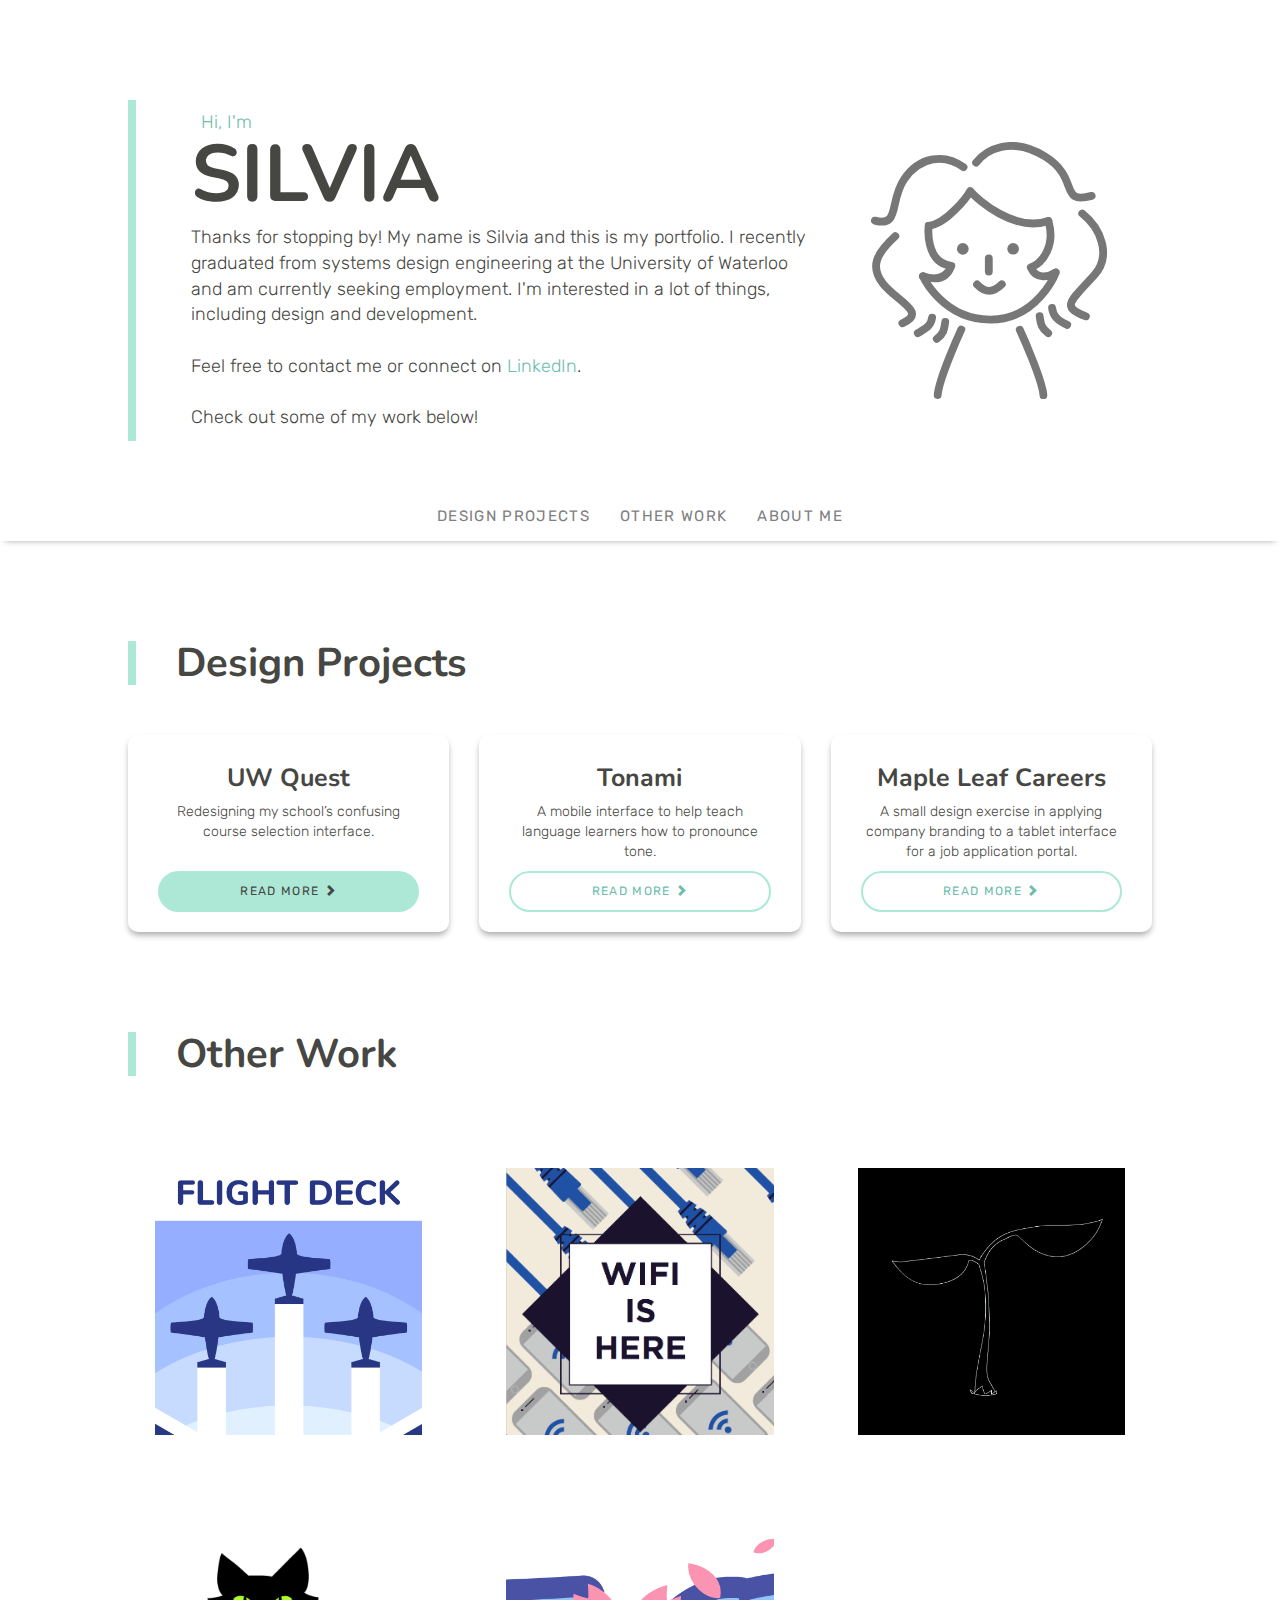
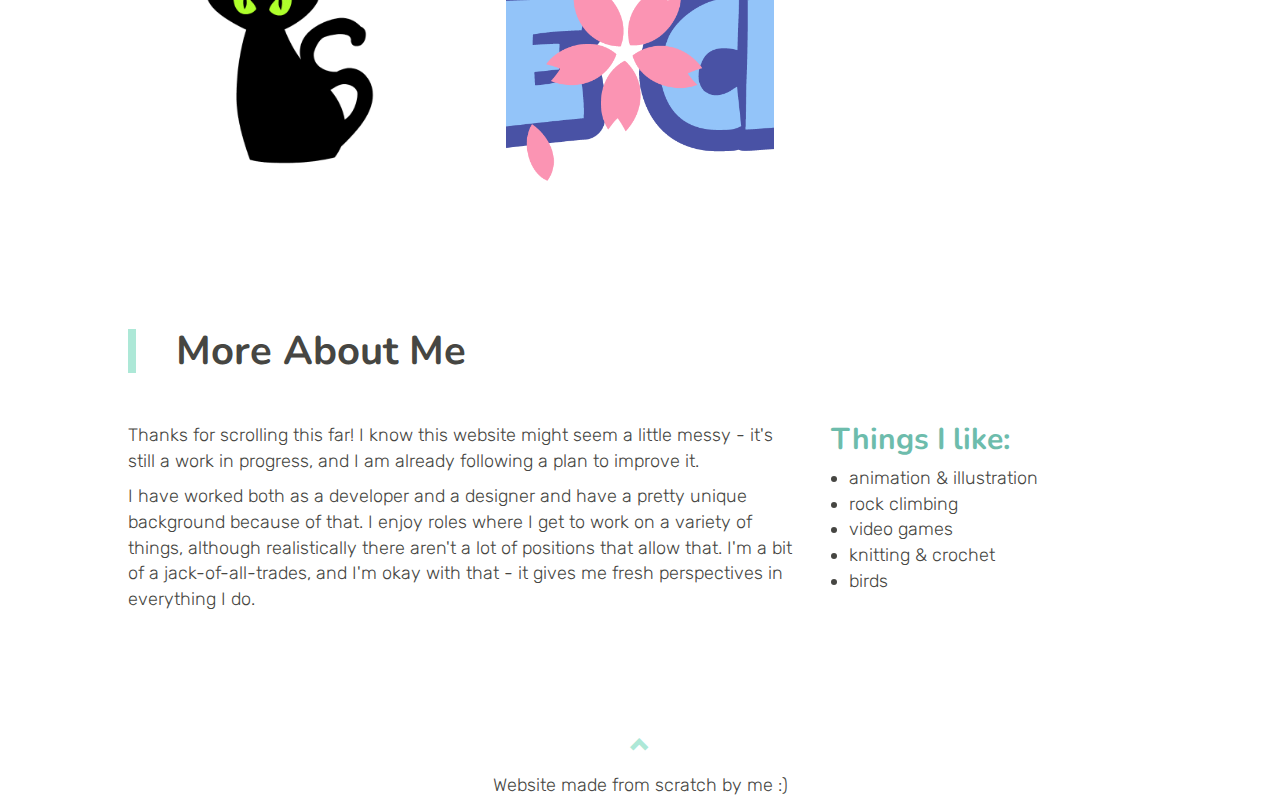
==== commit 7dd1666d: "added highlighted button, plus bug/typo fixes" ====
--- a/index.html
+++ b/index.html
@@ -43,7 +43,7 @@
 				<h1>SILVIA</h1>
 				<div class="hidden-lg hidden-md hidden-sm mini-line"><br></div>
 				<br>
-				<p>Thanks for stopping by! My name is Silvia and this is my portfolio. I recently graduated from systems design engineering at the University of Waterloo and am currently seeking employment. I'm interested in a lot of things, including <a href="assets/resume_design.pdf" target="_blank">design</a> and <a href="assets/resume_dev.pdf" target="_blank">development</a>.
+				<p>Thanks for stopping by! My name is Silvia and this is my portfolio. I recently graduated from systems design engineering at the University of Waterloo and am currently seeking employment. I'm interested in a lot of things, including design and development.
 				<br><br>Feel free to contact me or connect on <a href=https://www.linkedin.com/in/silvia-george/>LinkedIn</a>.
 				<br><br>Check out some of my work below!</p>
 			</div>
@@ -134,7 +134,7 @@
 					however I think a better solution would be to make the card a flex container
 					and then make everything in it a flex item -->
 					<div class="btn-contain">
-						<a href="mapleleafcareers.html" class="btn btn-default" role="button">
+						<a href="quest.html" class="btn btn-highlight" role="button">
 							READ MORE <span class="glyphicon glyphicon-chevron-right"></span>
 						</a>
 					</div>
@@ -147,7 +147,7 @@
 					<h4>Tonami</h4>
 					<p class="big-space-bottom">A mobile interface to help teach language learners how to pronounce tone.</p>
 					<div class="btn-contain">
-						<a href="mapleleafcareers.html" class="btn btn-default" role="button">
+						<a href="tonami.html" class="btn btn-default" role="button">
 							READ MORE <span class="glyphicon glyphicon-chevron-right"></span>
 						</a>
 					</div>
--- a/silvia.css
+++ b/silvia.css
@@ -222,7 +222,7 @@
 	padding: 10px;
 }
 
-.gallery > .col-sm-4 {
+.gallery > .col-sm-4, .gallery > .col-sm-6 {
 	padding: 4%;
 }
 
@@ -355,6 +355,15 @@
 	color: white;
 }
 
+.btn-highlight {
+	background-color: #ade8d7;
+	color: #464642;
+}
+
+.back > .glyphicon-chevron-left {
+	color: #ade8d7;
+}
+
 @media only screen and (max-width: 600px) {
 	p, h5 {
 		font-size: 14px;
@@ -469,4 +478,13 @@
 	.gallery > .col-sm-4 {
 		margin: 5% 20%;
 	}
+
+	.gallery > .col-sm-6 {
+		margin: 5%;
+	}
+
+	.back > .glyphicon-chevron-left {
+		padding-top: 20px;
+		padding-left: 7%;
+	}
 }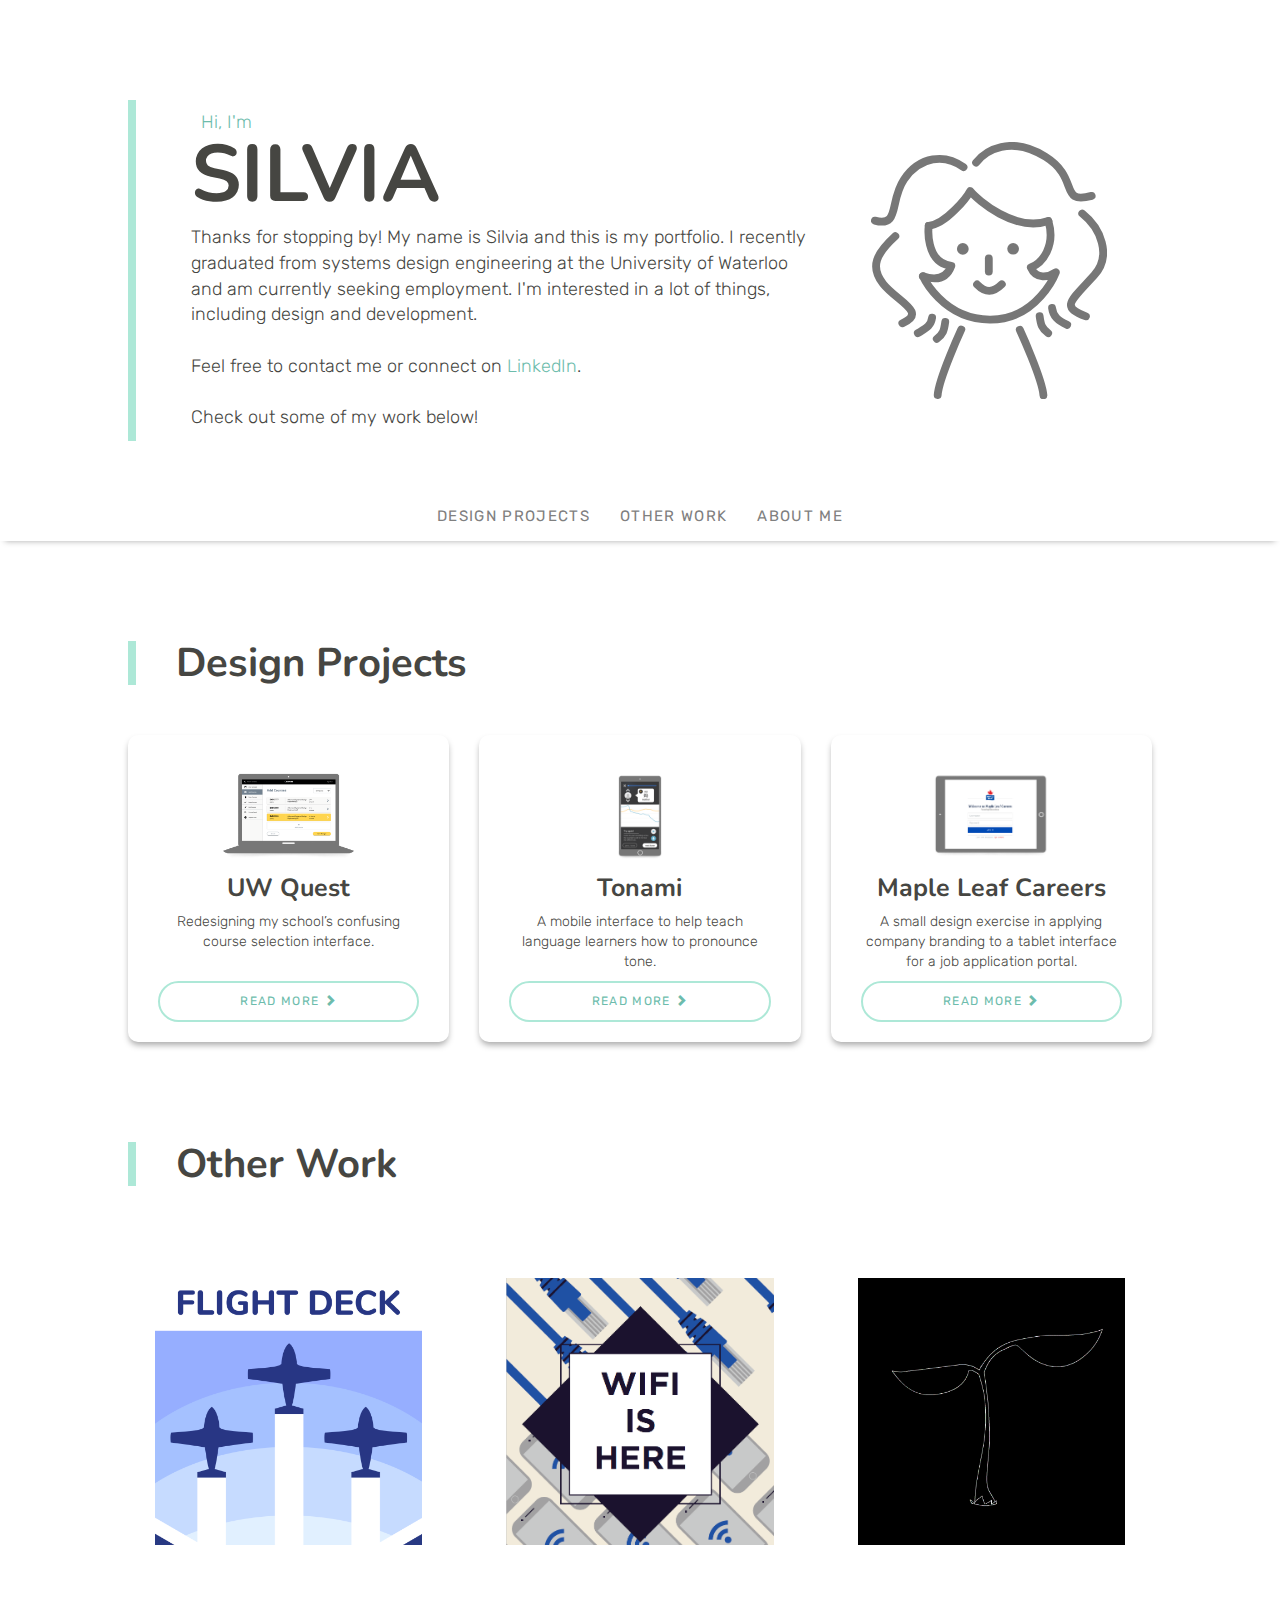
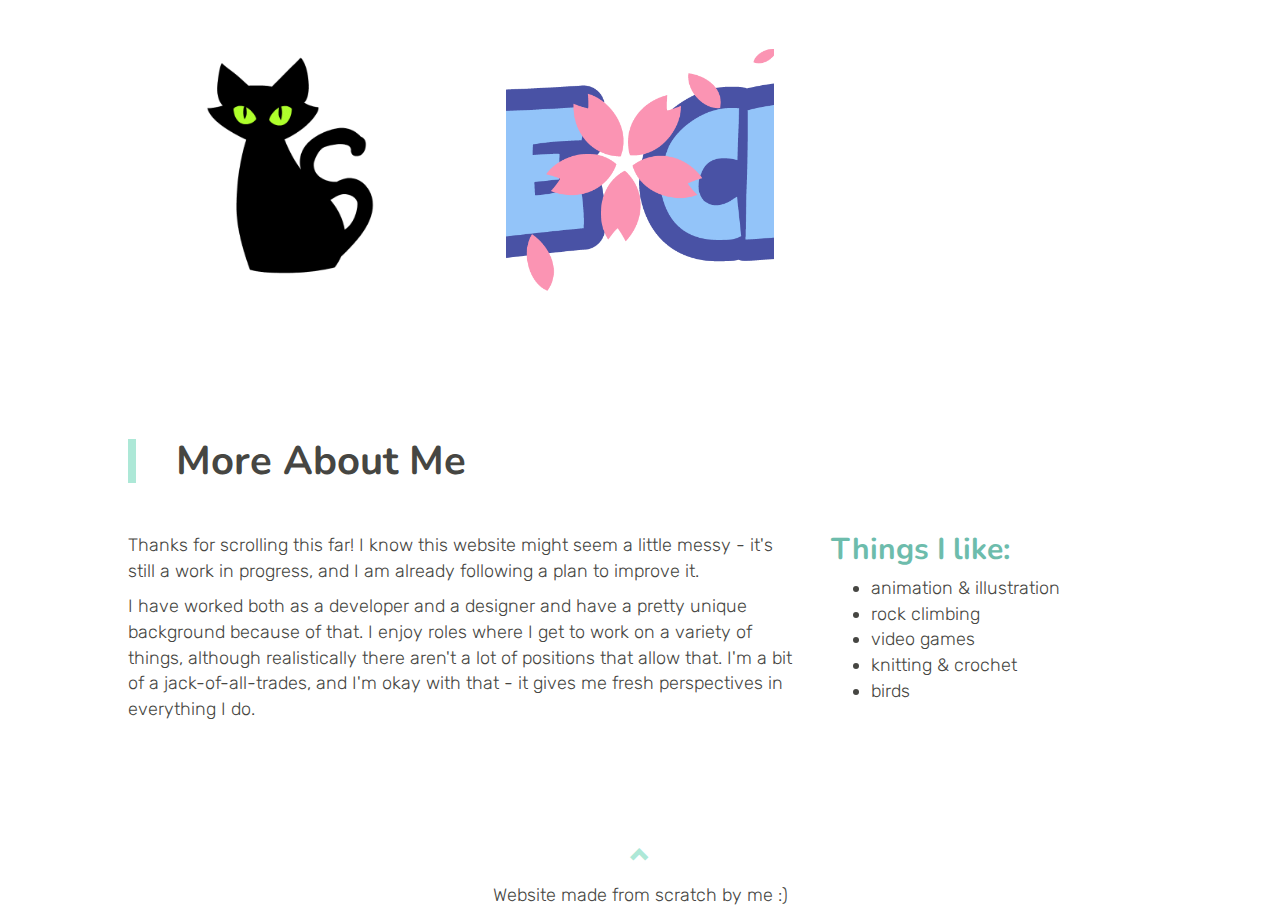
==== commit 6b0dd6d9: "added project icons and fixed navbar text" ====
--- a/index.html
+++ b/index.html
@@ -126,7 +126,7 @@
 
 			<div class="col-md-4">
 				<div class="card">
-					<!-- <img src="assets/thumbnails/mapleleafcareers.png" class="center-block img-responsive" alt="Maple Leaf Careers"> -->
+					<img src="assets/thumbnails/quest-icon.png" class="center-block img-card" alt="Quest interface on laptop">
 					<h4>UW Quest</h4>
 					<p class="big-space-bottom">Redesigning my school’s confusing course selection interface.</p>
 
@@ -134,7 +134,7 @@
 					however I think a better solution would be to make the card a flex container
 					and then make everything in it a flex item -->
 					<div class="btn-contain">
-						<a href="quest.html" class="btn btn-highlight" role="button">
+						<a href="quest.html" class="btn btn-default" role="button">
 							READ MORE <span class="glyphicon glyphicon-chevron-right"></span>
 						</a>
 					</div>
@@ -143,7 +143,7 @@
 
 			<div class="col-md-4">
 				<div class="card">
-					<!-- <img src="assets/thumbnails/mapleleafcareers.png" class="center-block img-responsive" alt="Maple Leaf Careers"> -->
+					<img src="assets/thumbnails/tonami-icon.png" class="center-block img-card" alt="Tonami interface on smartphone">
 					<h4>Tonami</h4>
 					<p class="big-space-bottom">A mobile interface to help teach language learners how to pronounce tone.</p>
 					<div class="btn-contain">
@@ -156,7 +156,7 @@
 
 			<div class="col-md-4">
 				<div class="card">
-					<!-- <img src="assets/thumbnails/mapleleafcareers.png" class="center-block img-responsive" alt="Maple Leaf Careers"> -->
+					<img src="assets/thumbnails/mapleleaf-icon.png" class="center-block img-card" alt="Maple Leaf Careers interface on tablet">
 					<h4>Maple Leaf Careers</h4>
 					<p class="big-space-bottom">A small design exercise in applying company branding to a tablet interface for a job application portal.</p>
 					<div class="btn-contain">
--- a/silvia.css
+++ b/silvia.css
@@ -56,6 +56,10 @@
 	font-size: 18px;
 }
 
+p > strong {
+	font-weight: 500;
+}
+
 a {
     color: #6dbcac;
 }
@@ -82,7 +86,14 @@
 	margin: 10px 10px 10px 10px;
 }
 
-ul {
+.article-body li {
+	font-family: 'Rubik', sans-serif;
+	font-weight: 300;
+	color: #464642;
+	font-size: 18px;
+}
+
+.bullets ul {
 	padding-left: 18px;
 }
 
@@ -213,6 +224,11 @@
 	height: auto;
 }
 
+.img-card {
+	max-height: 100px;
+	width: auto;
+}
+
 /* .article-thumb {
 	max-width: 100px;
 } */
